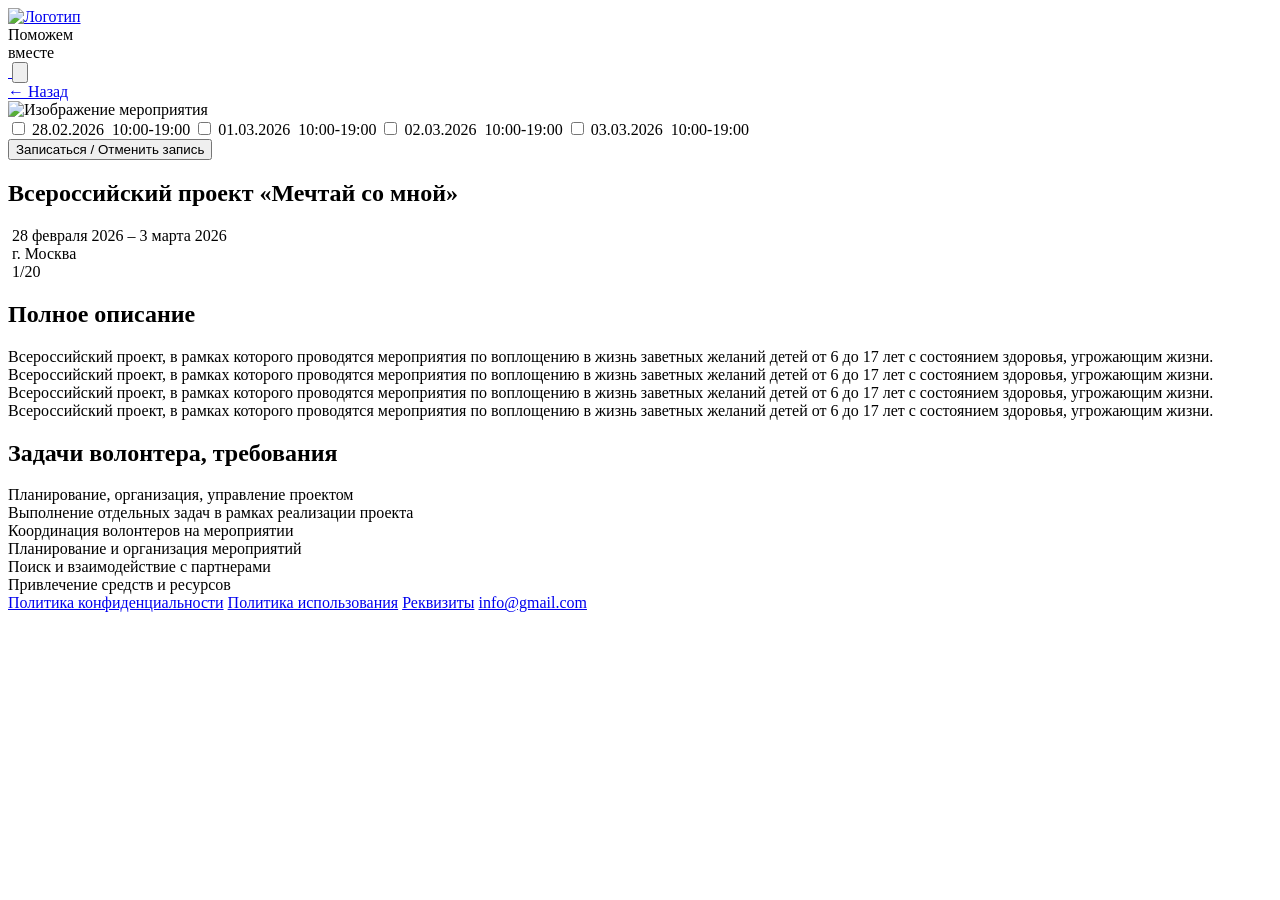
==== pages/event_details.html @ 2b975987 "add directory pages" ====
<!DOCTYPE html>
<html lang="ru">
<head>
    <meta charset="UTF-8">
    <meta name="viewport" content="width=device-width, initial-scale=1.0">
    <title>Детальная страница мероприятия</title>
    <link rel="stylesheet" href="../assets/css/style_events.css">
    <link rel="stylesheet" href="../assets/css/event_details.css">
</head>
<body>
    <div class="page">
        <header class="header">
            <div class="logo">
                <a href="../index.html" class="logo-icon">
                    <img src="../assets/img/icon/logo.png" alt="Логотип">
                </a>
                <div class="logo-text">
                    <span>Поможем<br>вместе</span>
                </div>
            </div>

            <div class="header-actions">
                <a href="profile.php" class="icon-btn" aria-label="Профиль">
                    <img src="../assets/img/icon/profile_icon.png" alt="">
                </a>
                <button class="menu-btn" aria-label="Открыть меню">
                    <svg viewBox="0 0 24 24" aria-hidden="true">
                        <line x1="3" y1="6" x2="21" y2="6"></line>
                        <line x1="3" y1="12" x2="21" y2="12"></line>
                        <line x1="3" y1="18" x2="21" y2="18"></line>
                    </svg>
                </button>
            </div>
        </header>

        <main>
            <a href="events.html" class="back-link">← Назад</a>

            <section class="event-details">
                <aside class="event-left">
                    <div class="event-photo">
                        <img src="../assets/img/events/event1.jpg" alt="Изображение мероприятия">
                    </div>

                    <div class="event-dates">
                        <label class="date-item">
                            <input type="checkbox" name="dates[]" value="2026-02-28 10:00-19:00">
                            <span>28.02.2026&nbsp;&nbsp;10:00-19:00</span>
                        </label>

                        <label class="date-item">
                            <input type="checkbox" name="dates[]" value="2026-03-01 10:00-19:00">
                            <span>01.03.2026&nbsp;&nbsp;10:00-19:00</span>
                        </label>

                        <label class="date-item">
                            <input type="checkbox" name="dates[]" value="2026-03-02 10:00-19:00">
                            <span>02.03.2026&nbsp;&nbsp;10:00-19:00</span>
                        </label>

                        <label class="date-item">
                            <input type="checkbox" name="dates[]" value="2026-03-03 10:00-19:00">
                            <span>03.03.2026&nbsp;&nbsp;10:00-19:00</span>
                        </label>
                    </div>

                    <button type="button" class="signup-btn">
                        Записаться / Отменить запись
                    </button>
                </aside>

                <div class="event-main-info">
                    <h1 class="event-details-title">
                        Всероссийский проект «Мечтай со мной»
                    </h1>

                    <div class="event-info-row">
                        <div class="info-item">
                            <img src="../assets/img/icon/calendar.png" alt="">
                            <span>28 февраля 2026 – 3 марта 2026</span>
                        </div>

                        <div class="info-item">
                            <img src="../assets/img/icon/geoloc.png" alt="">
                            <span>г. Москва</span>
                        </div>

                        <div class="info-item">
                            <img src="../assets/img/icon/people_icon.png" alt="">
                            <span>1/20</span>
                        </div>
                    </div>

                    <div class="full-description">
                        <h2 class="visually-hidden">Полное описание</h2>
                        <div class="content-box-inner">
                            <p>
                                Всероссийский проект, в рамках которого проводятся мероприятия
                                по воплощению в жизнь заветных желаний детей от 6 до 17 лет
                                с состоянием здоровья, угрожающим жизни.
                                Всероссийский проект, в рамках которого проводятся мероприятия
                                по воплощению в жизнь заветных желаний детей от 6 до 17 лет
                                с состоянием здоровья, угрожающим жизни.
                                Всероссийский проект, в рамках которого проводятся мероприятия
                                по воплощению в жизнь заветных желаний детей от 6 до 17 лет
                                с состоянием здоровья, угрожающим жизни.
                                Всероссийский проект, в рамках которого проводятся мероприятия
                                по воплощению в жизнь заветных желаний детей от 6 до 17 лет
                                с состоянием здоровья, угрожающим жизни.
                            </p>
                        </div>
                    </div>

                    <div class="requirements-box">
                        <h2 class="visually-hidden">Задачи волонтера, требования</h2>
                        <div class="content-box-inner">
                            Планирование, организация, управление проектом<br>
                            Выполнение отдельных задач в рамках реализации проекта<br>
                            Координация волонтеров на мероприятии<br>
                            Планирование и организация мероприятий<br>
                            Поиск и взаимодействие с партнерами<br>
                            Привлечение средств и ресурсов
                        </div>
                    </div>
                </div>
            </section>
        </main>
    </div>
<footer>
    <a href="privacy.php">Политика конфиденциальности</a>
    <a href="terms.php">Политика использования</a>
    <a href="requisites.php">Реквизиты</a>
    <a href="mailto:info@gmail.com">info@gmail.com</a>
</footer>
</body>
</html>
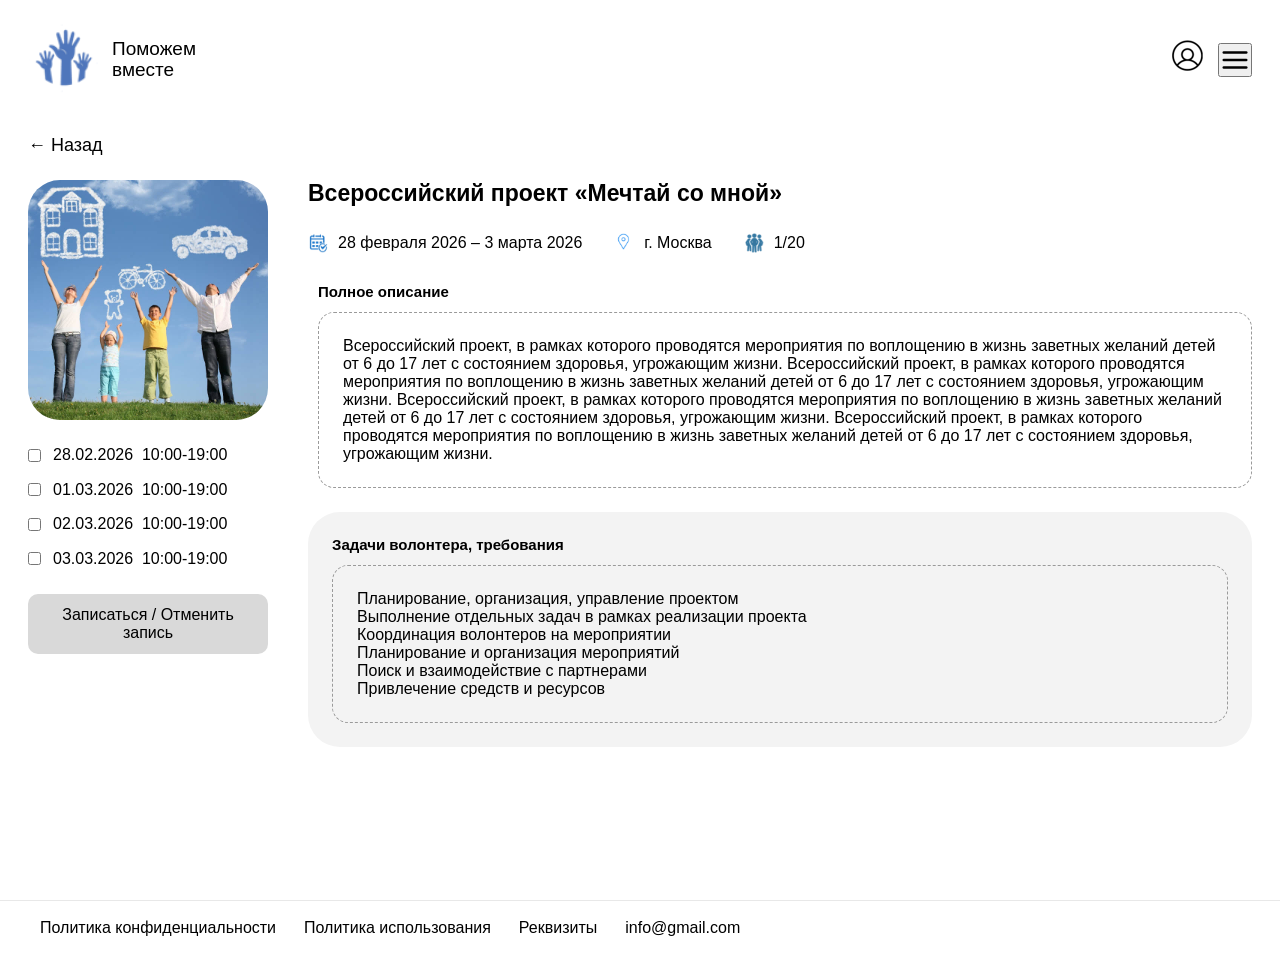
==== commit 1fc82722: "update path html" ====
--- a/pages/event_details.html
+++ b/pages/event_details.html
@@ -4,15 +4,15 @@
     <meta charset="UTF-8">
     <meta name="viewport" content="width=device-width, initial-scale=1.0">
     <title>Детальная страница мероприятия</title>
-    <link rel="stylesheet" href="../assets/css/style_events.css">
-    <link rel="stylesheet" href="../assets/css/event_details.css">
+    <link rel="stylesheet" href="../css/style_events.css">
+    <link rel="stylesheet" href="../css/event_details.css">
 </head>
 <body>
     <div class="page">
         <header class="header">
             <div class="logo">
                 <a href="../index.html" class="logo-icon">
-                    <img src="../assets/img/icon/logo.png" alt="Логотип">
+                    <img src="../img/icon/logo.png" alt="Логотип">
                 </a>
                 <div class="logo-text">
                     <span>Поможем<br>вместе</span>
@@ -21,7 +21,7 @@
 
             <div class="header-actions">
                 <a href="profile.php" class="icon-btn" aria-label="Профиль">
-                    <img src="../assets/img/icon/profile_icon.png" alt="">
+                    <img src="../img/icon/profile_icon.png" alt="">
                 </a>
                 <button class="menu-btn" aria-label="Открыть меню">
                     <svg viewBox="0 0 24 24" aria-hidden="true">
@@ -39,7 +39,7 @@
             <section class="event-details">
                 <aside class="event-left">
                     <div class="event-photo">
-                        <img src="../assets/img/events/event1.jpg" alt="Изображение мероприятия">
+                        <img src="../img/events/event1.jpg" alt="Изображение мероприятия">
                     </div>
 
                     <div class="event-dates">
@@ -76,17 +76,17 @@
 
                     <div class="event-info-row">
                         <div class="info-item">
-                            <img src="../assets/img/icon/calendar.png" alt="">
+                            <img src="../img/icon/calendar.png" alt="">
                             <span>28 февраля 2026 – 3 марта 2026</span>
                         </div>
 
                         <div class="info-item">
-                            <img src="../assets/img/icon/geoloc.png" alt="">
+                            <img src="../img/icon/geoloc.png" alt="">
                             <span>г. Москва</span>
                         </div>
 
                         <div class="info-item">
-                            <img src="../assets/img/icon/people_icon.png" alt="">
+                            <img src="../img/icon/people_icon.png" alt="">
                             <span>1/20</span>
                         </div>
                     </div>
--- a/css/style_events.css
+++ b/css/style_events.css
@@ -0,0 +1,82 @@
+* {
+    margin: 0;
+    padding: 0;
+    box-sizing: border-box;
+}
+
+body {
+    font-family: Arial, sans-serif;
+    background: #ffffff;
+    color: #000000;
+}
+
+a {
+    text-decoration: none;
+    color: inherit;
+}
+
+.page {
+    max-width: 1440px;
+    margin: 0 auto;
+    min-height: 100vh;
+    padding: 20px 28px;
+}
+
+.header {
+    display: flex;
+    justify-content: space-between;
+    align-items: center;
+    margin-bottom: 36px;
+}
+
+.logo {
+    display: flex;
+    align-items: center;
+    gap: 12px;
+}
+
+.logo-icon img {
+    width: 72px;
+    height: auto;
+}
+
+.logo-text {
+    display: flex;
+    flex-direction: column;
+    font-weight: 400;
+    line-height: 1.1;
+    font-size: 19px;
+}
+
+.header-actions {
+    display: flex;
+    align-items: center;
+    gap: 14px;
+}
+
+.icon-btn {
+    border: none;
+    background: transparent;
+    font-size: 28px;
+    cursor: pointer;
+}
+
+.login-btn {
+    display: inline-flex;
+    align-items: center;
+    justify-content: center;
+    min-width: 120px;
+    height: 44px;
+    border-radius: 10px;
+    background: #d9d9d9;
+    gap: 10px;               
+}
+
+footer {
+    padding: 18px 40px;
+    display: flex;
+    align-items: center;
+    gap: 28px;
+    flex-wrap: wrap;
+    border-top: 1px solid #e8e8e8;
+}
--- a/css/event_details.css
+++ b/css/event_details.css
@@ -0,0 +1,129 @@
+.back-link {
+    display: inline-block;
+    margin-bottom: 24px;
+    font-size: 18px;
+    color: #000000;
+}
+
+.event-details {
+    display: grid;
+    grid-template-columns: 240px 1fr;
+    gap: 40px;
+    align-items: start;
+}
+.menu-btn svg {
+    width: 30px;
+    height: 30px;
+    stroke: #000000;
+    stroke-width: 2.0;
+    stroke-linecap: round;
+    display: block;
+}
+.event-left {
+    display: flex;
+    flex-direction: column;
+    gap: 24px;
+}
+
+.event-photo{
+    width: 100%;
+    aspect-ratio: 1 / 1;
+    border-radius: 32px;
+    overflow: hidden;
+    background: #8ea7d8;
+}
+
+.event-photo img {
+    width: 100%;
+    height: 100%;
+    object-fit: cover;
+}
+
+.event-dates {
+    display: flex;
+    flex-direction: column;
+    gap: 12px;
+}
+
+.date-item {
+    display: flex;
+    align-items: center;
+    gap: 12px;
+    font-size: 16px;
+    line-height: 1.4;
+    cursor: pointer;
+}
+
+.signup-btn {
+    min-height: 52px;
+    padding: 12px 16px;
+    border: none;
+    border-radius: 10px;
+    background: #d9d9d9;
+    font-size: 16px;
+    color: #000000;
+    cursor: pointer;
+}
+
+.event-main-info {
+    display: flex;
+    flex-direction: column;
+    gap: 24px;
+}
+
+.event-details-title {
+    font-size: 23px;
+    font-weight: 600;
+    line-height: 1.2;
+}
+
+.event-info-row {
+    display: flex;
+    flex-wrap: wrap;
+    gap: 32px;
+    align-items: center;
+}
+
+.info-item {
+    display: inline-flex;
+    align-items: center;
+    gap: 10px;
+    font-size: 16px;
+    line-height: 1.4;
+}
+
+.info-item img {
+    width: 20px;
+    height: 20px;
+    flex-shrink: 0;
+}
+.full-description{
+    border-radius: 32px;
+    padding-top: 5px;
+    padding-left: 10px;
+}
+
+.requirements-box {
+    border-radius: 32px;
+    background: #f3f3f3;
+    padding: 24px;
+    min-height: auto;
+}
+
+.content-box-inner {
+    min-height: auto;
+    border: 1px dashed #9a9a9a;
+    border-radius: 16px;
+    padding: 24px;
+    display: flex;
+    align-items: center;
+    justify-content:left;
+    text-align:left;
+}
+
+.visually-hidden {
+    margin: 0 0 10px;
+    font-size: 15px;
+    line-height: 1.25;
+    font-weight: 550;
+}
